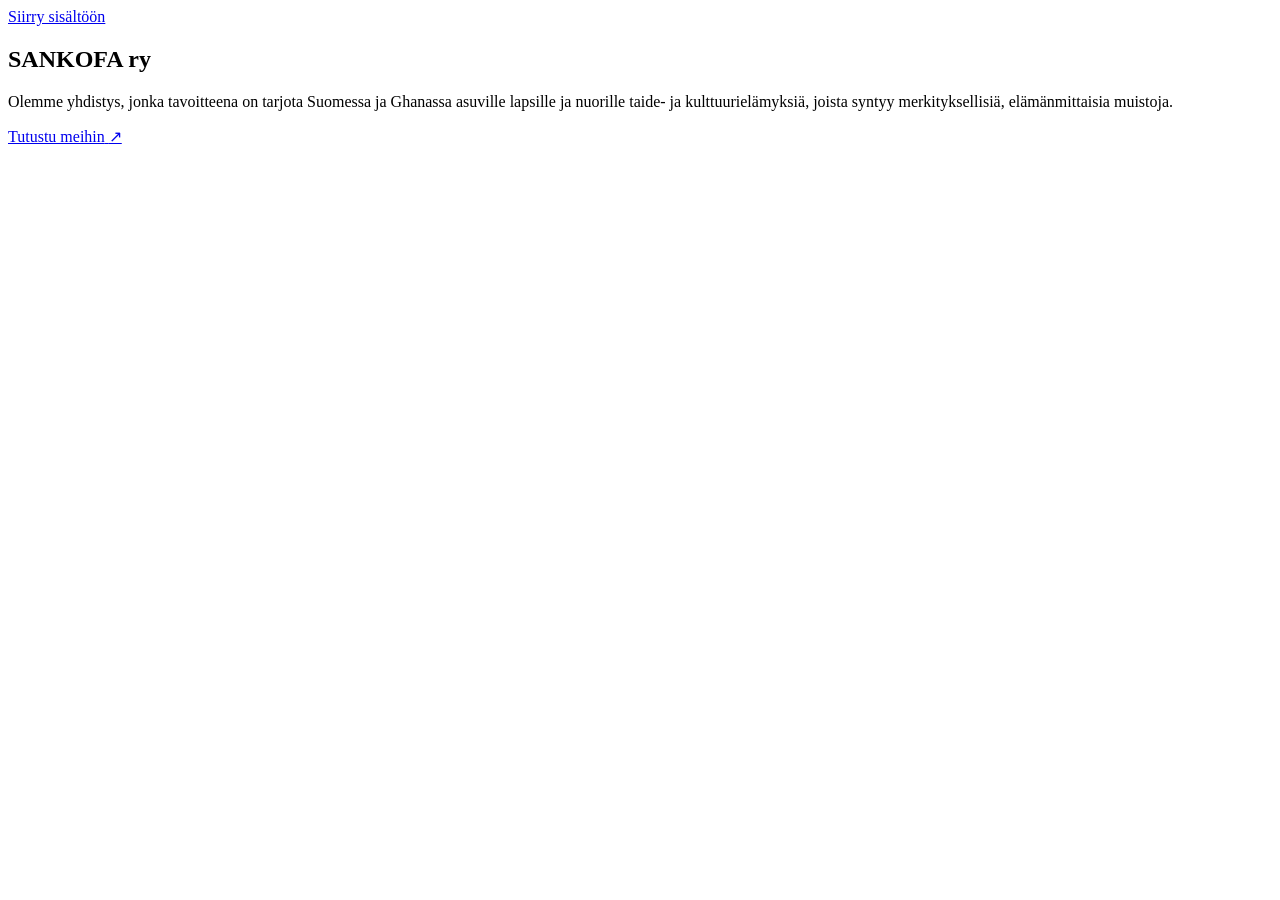
==== index.html @ b8cc1599 "html luotu" ====
<!DOCTYPE html>
<html lang="fi">
<head>
  <meta charset="UTF-8">
  <meta name="viewport" content="width=device-width, initial-scale=1.0">

  <title>Etusivu | Sankofa ry</title>
  <meta
    name="description"
    content="Taide- ja kulttuurielämyksiä lapsille ja nuorille Suomessa ja Ghanassa."
  >

  <link rel="preconnect" href="https://fonts.googleapis.com">
  <link rel="preconnect" href="https://fonts.gstatic.com" crossorigin>
  <link
    href="https://fonts.googleapis.com/css2?family=Geologica:wght@200;300;400;500;600&display=swap"
    rel="stylesheet"
  >

  <link rel="stylesheet" href="css/styles.css">
  <script src="js/script.js" defer></script>
</head>

<body data-page="etusivu">
  <a class="skip-link" href="#main-content" data-en="Skip to content">
    Siirry sisältöön
  </a>

  <header class="site-header" id="site-header"></header>

  <main id="main-content" tabindex="-1">
    <section class="page home-page" aria-labelledby="home-heading">
      <div class="home-content">
        <h1 id="home-heading">SANKOFA ry</h1>

        <p
          class="home-introduction"
          data-en="We are an association that aims to create meaningful, lasting memories through art and culture for children and young people in Finland and Ghana."
        >
          Olemme yhdistys, jonka tavoitteena on tarjota Suomessa ja
          Ghanassa asuville lapsille ja nuorille taide- ja
          kulttuurielämyksiä, joista syntyy merkityksellisiä,
          elämänmittaisia muistoja.
        </p>

        <a class="button" href="meistä.html">
          <span data-en="Get to know us">Tutustu meihin</span>
          <span aria-hidden="true">↗</span>
        </a>
      </div>
    </section>
  </main>

  <footer class="site-footer" id="site-footer"></footer>
</body>
</html>
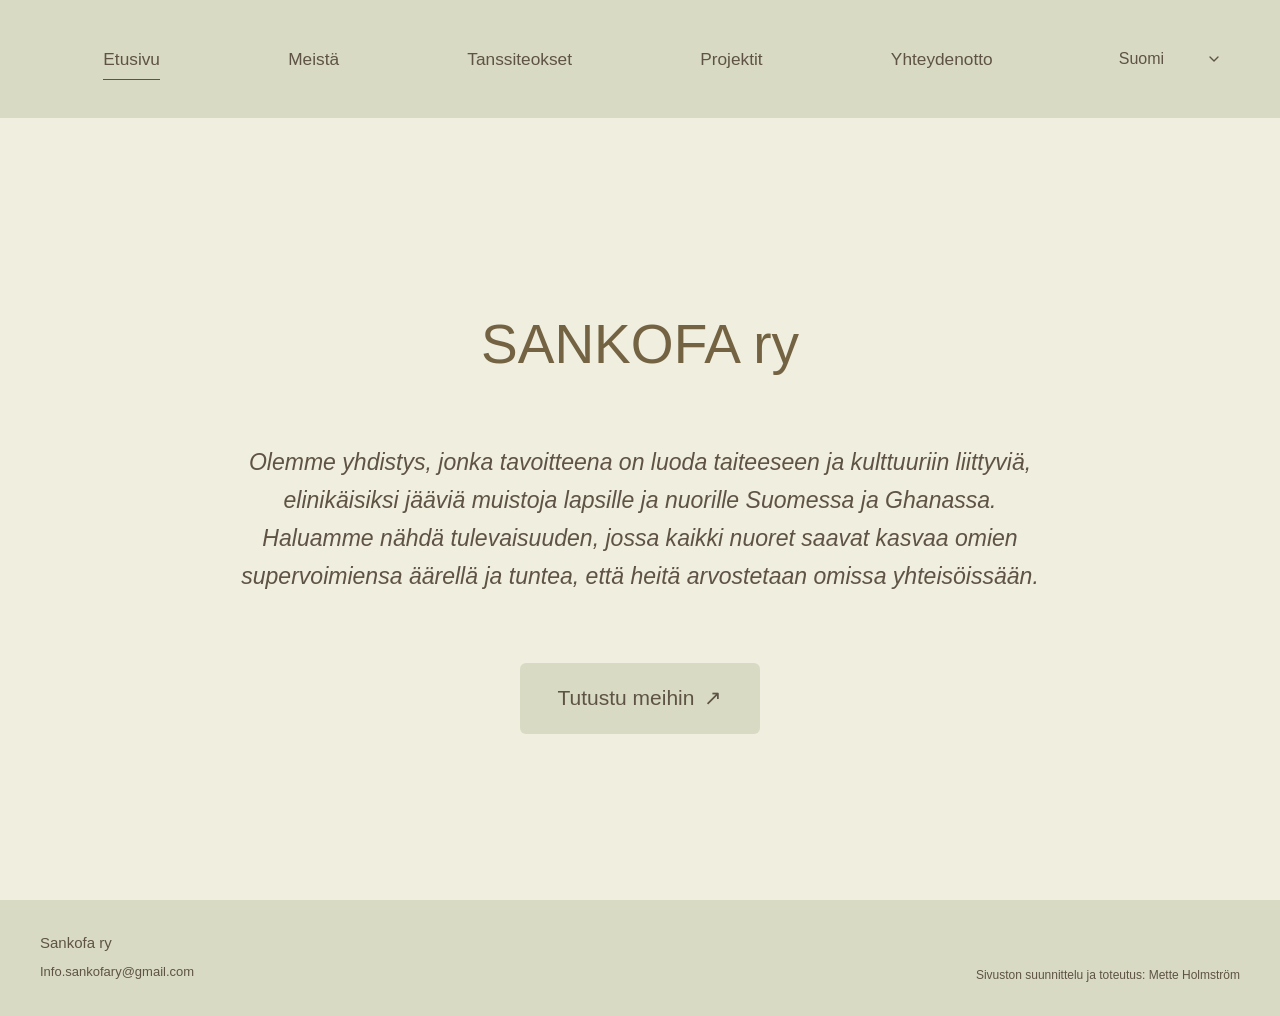
==== commit a32874d2: "muutokset etusivulle" ====
--- a/index.html
+++ b/index.html
@@ -37,10 +37,8 @@
           class="home-introduction"
           data-en="We are an association that aims to create meaningful, lasting memories through art and culture for children and young people in Finland and Ghana."
         >
-          Olemme yhdistys, jonka tavoitteena on tarjota Suomessa ja
-          Ghanassa asuville lapsille ja nuorille taide- ja
-          kulttuurielämyksiä, joista syntyy merkityksellisiä,
-          elämänmittaisia muistoja.
+          Olemme yhdistys, jonka tavoitteena on luoda taiteeseen ja kulttuuriin liittyviä, elinikäisiksi jääviä muistoja lapsille ja nuorille Suomessa ja Ghanassa. 
+          Haluamme nähdä tulevaisuuden, jossa kaikki nuoret saavat kasvaa omien supervoimiensa äärellä ja tuntea, että heitä arvostetaan omissa yhteisöissään.
         </p>
 
         <a class="button" href="meistä.html">
--- a/css/styles.css
+++ b/css/styles.css
@@ -0,0 +1,904 @@
+/* VÄRIT JA PERUSASETUKSET */
+
+:root {
+  --background: #f0eedf;
+  --heading: #746343;
+  --text: #5e5344;
+
+  /* Laatikon taustan peittävyys 80 %, tekstit täysin peittäviä. */
+  --box: rgba(211, 214, 190, 0.8);
+
+  --button-background: #5e5344;
+  --button-text: #f0eedf;
+  --border: rgba(94, 83, 68, 0.35);
+
+  --content-width: 900px;
+  --radius: 6px;
+}
+
+* {
+  box-sizing: border-box;
+}
+
+html {
+  min-width: 320px;
+}
+
+body {
+  margin: 0;
+  min-height: 100vh;
+  display: flex;
+  flex-direction: column;
+
+  background: var(--background);
+  color: var(--text);
+
+  font-family: "Geologica", sans-serif;
+  font-size: 17px;
+  font-weight: 300;
+  line-height: 1.75;
+
+  -webkit-font-smoothing: antialiased;
+}
+
+button,
+select,
+input,
+textarea {
+  font: inherit;
+}
+
+button,
+select {
+  color: inherit;
+}
+
+button,
+select,
+.button {
+  cursor: pointer;
+}
+
+a {
+  color: inherit;
+  text-underline-offset: 5px;
+}
+
+img {
+  display: block;
+  max-width: 100%;
+}
+
+figure,
+p,
+h1,
+h2,
+h3,
+dl,
+dd {
+  margin: 0;
+}
+
+h1,
+h2,
+h3 {
+  color: var(--heading);
+  font-weight: 400;
+  line-height: 1.25;
+}
+
+h1 {
+  font-size: clamp(36px, 3.8vw, 60px);
+}
+
+h2 {
+  font-size: 26px;
+}
+
+h3 {
+  font-size: 22px;
+}
+
+p + p {
+  margin-top: 18px;
+}
+
+[hidden] {
+  display: none !important;
+}
+
+a:focus-visible,
+button:focus-visible,
+select:focus-visible {
+  outline: 2px solid var(--heading);
+  outline-offset: 6px;
+}
+
+main:focus {
+  outline: none;
+}
+
+.visually-hidden {
+  position: absolute;
+  width: 1px;
+  height: 1px;
+  overflow: hidden;
+  clip-path: inset(50%);
+  white-space: nowrap;
+}
+
+.skip-link {
+  position: fixed;
+  top: 12px;
+  left: 12px;
+  z-index: 100;
+
+  padding: 10px 16px;
+  border-radius: var(--radius);
+
+  background: var(--button-background);
+  color: var(--button-text);
+
+  transform: translateY(-160%);
+}
+
+.skip-link:focus {
+  transform: translateY(0);
+}
+
+
+/* YLÄVALIKKO */
+
+.site-header {
+  width: 100%;
+  background: var(--box);
+}
+
+.header-inner {
+  width: min(1720px, 92%);
+  min-height: 118px;
+  margin-inline: auto;
+
+  display: flex;
+  align-items: center;
+  gap: clamp(30px, 5vw, 100px);
+}
+
+.main-navigation {
+  flex: 1;
+  display: flex;
+  align-items: center;
+  justify-content: space-around;
+  gap: 24px;
+}
+
+.main-navigation a {
+  position: relative;
+  padding-block: 10px;
+
+  font-size: clamp(16px, 1.35vw, 23px);
+  font-weight: 300;
+  text-decoration: none;
+  white-space: nowrap;
+}
+
+.main-navigation a::after {
+  content: "";
+  position: absolute;
+  right: 0;
+  bottom: 4px;
+  left: 0;
+
+  height: 1px;
+  background: currentColor;
+
+  transform: scaleX(0);
+  transition: transform 180ms ease;
+}
+
+.main-navigation a:hover::after,
+.main-navigation a[aria-current="page"]::after {
+  transform: scaleX(1);
+}
+
+.menu-toggle {
+  display: none;
+  align-items: center;
+  gap: 10px;
+
+  padding: 8px 0;
+  border: 0;
+  background: transparent;
+}
+
+.menu-symbol {
+  font-size: 24px;
+  line-height: 1;
+}
+
+
+/* KIELIVALINTA */
+
+.language-picker {
+  position: relative;
+  flex-shrink: 0;
+}
+
+.language-picker select {
+  appearance: none;
+  width: 120px;
+  min-height: 44px;
+  padding: 8px 30px 8px 10px;
+
+  border: 0;
+  border-radius: 3px;
+  background: transparent;
+
+  font-size: 16px;
+  font-weight: 300;
+}
+
+.language-picker option {
+  color: var(--text);
+  background: var(--background);
+}
+
+.select-arrow {
+  position: absolute;
+  top: 50%;
+  right: 7px;
+
+  transform: translateY(-50%);
+  pointer-events: none;
+}
+
+
+/* SIVUJEN YHTEISET ASETUKSET */
+
+main {
+  flex: 1;
+}
+
+.page {
+  padding: clamp(90px, 11vw, 205px) 28px 130px;
+}
+
+.content-container {
+  max-width: var(--content-width);
+  margin-inline: auto;
+}
+
+.page-heading {
+  margin-bottom: 64px;
+  text-align: center;
+}
+
+.page-introduction {
+  max-width: 620px;
+  margin: -30px auto 56px;
+
+  font-size: 21px;
+  line-height: 1.7;
+  text-align: center;
+}
+
+
+/* ETUSIVU */
+
+.home-page {
+  min-height: calc(100svh - 118px);
+  padding-top: clamp(100px, 15vw, 285px);
+  padding-bottom: 130px;
+}
+
+.home-content {
+  max-width: 850px;
+  margin-inline: auto;
+  text-align: center;
+}
+
+.home-content h1 {
+  font-size: clamp(44px, 4.3vw, 68px);
+  font-weight: 400;
+}
+
+.home-introduction {
+  max-width: 810px;
+  margin: 64px auto 68px;
+
+  font-size: clamp(20px, 1.8vw, 28px);
+  font-weight: 300;
+  font-style: italic;
+  line-height: 1.65;
+}
+
+
+/* PAINIKKEET */
+
+.button {
+  display: inline-flex;
+  align-items: center;
+  justify-content: center;
+  gap: 10px;
+
+  min-height: 58px;
+  padding: 17px 38px;
+
+  border: 0;
+  border-radius: var(--radius);
+
+  background: var(--box);
+  color: var(--text);
+
+  font-size: 21px;
+  font-weight: 300;
+  text-decoration: none;
+
+  transition:
+    background-color 180ms ease,
+    transform 180ms ease;
+}
+
+.button:hover {
+  background: #cbd0b2;
+  transform: translateY(-2px);
+}
+
+.button-dark {
+  background: var(--button-background);
+  color: var(--button-text);
+}
+
+.button-dark:hover {
+  background: #4e4538;
+}
+
+
+/* MEISTÄ */
+
+.about-card {
+  display: grid;
+  grid-template-columns: minmax(0, 0.9fr) minmax(0, 1.05fr);
+  align-items: start;
+  gap: 48px;
+
+  padding: 48px;
+  border-radius: var(--radius);
+  background: var(--box);
+}
+
+.about-text {
+  min-width: 0;
+}
+
+.about-text h2 {
+  margin-bottom: 25px;
+  padding-bottom: 14px;
+
+  border-bottom: 1px solid var(--border);
+
+  font-size: 30px;
+  font-weight: 500;
+  letter-spacing: 0.02em;
+}
+
+.about-text p {
+  font-size: 21px;
+  line-height: 1.8;
+}
+
+
+/* KUVAT */
+
+.photo-frame {
+  position: relative;
+  overflow: hidden;
+
+  border-radius: 4px;
+  background: rgba(240, 238, 223, 0.55);
+}
+
+.photo-frame img {
+  position: absolute;
+  inset: 0;
+
+  width: 100%;
+  height: 100%;
+  object-fit: cover;
+}
+
+.portrait-photo {
+  aspect-ratio: 4 / 5;
+}
+
+.portrait-photo img {
+  object-position: center;
+}
+
+.vertical-photo {
+  aspect-ratio: 2 / 3;
+}
+
+.landscape-photo {
+  aspect-ratio: 3 / 2;
+}
+
+.photo-placeholder {
+  position: absolute;
+  inset: 0;
+
+  display: flex;
+  align-items: center;
+  justify-content: center;
+
+  padding: 20px;
+
+  color: var(--text);
+  font-size: 15px;
+  text-align: center;
+}
+
+
+/* TANSSITEOKSET */
+
+.performance-list {
+  display: grid;
+  gap: 32px;
+}
+
+.performance-card {
+  display: grid;
+  grid-template-columns: 225px minmax(0, 1fr);
+  align-items: start;
+  gap: 32px;
+
+  padding: 24px;
+  border-radius: var(--radius);
+  background: var(--box);
+}
+
+.performance-text {
+  min-width: 0;
+}
+
+.performance-text h2 {
+  margin-bottom: 16px;
+  padding-bottom: 10px;
+
+  border-bottom: 1px solid var(--border);
+
+  font-size: 25px;
+  font-weight: 300;
+}
+
+.performance-text p {
+  font-size: 16px;
+  line-height: 1.75;
+}
+
+.performance-text p + p {
+  margin-top: 14px;
+}
+
+.credits {
+  margin-top: 26px;
+  padding-top: 20px;
+
+  border-top: 1px solid var(--border);
+
+  font-size: 14px;
+  line-height: 1.6;
+}
+
+.credits > div + div {
+  margin-top: 12px;
+}
+
+.credits dt {
+  font-weight: 400;
+}
+
+.credits dd {
+  font-weight: 300;
+}
+
+
+/* PROJEKTIT */
+
+.projects-page h1,
+.past-events > h2 {
+  font-size: clamp(31px, 3vw, 43px);
+  font-weight: 400;
+}
+
+.projects-introduction {
+  margin-top: 18px;
+  margin-bottom: 24px;
+  font-size: 21px;
+}
+
+.event-card {
+  padding: 30px 22px;
+
+  border-radius: var(--radius);
+  background: var(--box);
+}
+
+.event-card + .event-card {
+  margin-top: 24px;
+}
+
+.event-card h2,
+.event-card h3 {
+  font-size: 22px;
+  font-weight: 300;
+}
+
+.event-card p {
+  margin-top: 18px;
+  font-size: 21px;
+}
+
+.past-events {
+  margin-top: 64px;
+  padding-top: 42px;
+  border-top: 1px solid var(--text);
+}
+
+.past-events > h2 {
+  margin-bottom: 24px;
+}
+
+
+/* YHTEYSTIEDOT */
+
+.contact-introduction {
+  max-width: 620px;
+}
+
+.contact-card {
+  max-width: 650px;
+  margin-inline: auto;
+  padding: 40px;
+
+  border-radius: var(--radius);
+  background: var(--box);
+}
+
+.contact-card > h2 {
+  margin-bottom: 28px;
+  font-size: 28px;
+  text-align: center;
+}
+
+.contact-details {
+  display: grid;
+  gap: 16px;
+}
+
+.contact-details > div {
+  padding: 19px 22px;
+
+  border-radius: 4px;
+  background: var(--background);
+}
+
+.contact-details dt {
+  margin-bottom: 5px;
+  font-size: 14px;
+  font-weight: 400;
+}
+
+.contact-details dd {
+  font-size: 19px;
+  overflow-wrap: anywhere;
+}
+
+.contact-details a {
+  text-decoration: none;
+}
+
+.contact-details a:hover {
+  text-decoration: underline;
+}
+
+.contact-card > .button {
+  display: flex;
+  margin-top: 30px;
+  font-size: 18px;
+}
+
+
+/* ALATUNNISTE */
+
+.site-footer {
+  padding: 30px 28px;
+  background: var(--box);
+}
+
+.footer-inner {
+  width: min(1200px, 100%);
+  margin-inline: auto;
+
+  display: flex;
+  align-items: flex-end;
+  justify-content: space-between;
+  gap: 24px;
+}
+
+.footer-name {
+  font-size: 15px;
+  font-weight: 400;
+}
+
+.footer-email {
+  display: inline-block;
+  margin-top: 5px;
+
+  font-size: 13px;
+  text-decoration: none;
+  overflow-wrap: anywhere;
+}
+
+.footer-email:hover {
+  text-decoration: underline;
+}
+
+.footer-credit {
+  font-size: 12px;
+  text-align: right;
+}
+
+
+/* PIENEMMÄT NÄYTÖT JA TABLETIT */
+
+@media (max-width: 1100px) {
+  .header-inner {
+    width: 95%;
+    min-height: 100px;
+    gap: 24px;
+  }
+
+  .main-navigation {
+    gap: 16px;
+  }
+
+  .main-navigation a {
+    font-size: 16px;
+  }
+
+  .language-picker select {
+    width: 105px;
+    font-size: 14px;
+  }
+
+  .about-card {
+    padding: 35px;
+    gap: 35px;
+  }
+
+  .about-text p {
+    font-size: 18px;
+  }
+
+  .performance-card {
+    grid-template-columns: 200px minmax(0, 1fr);
+    gap: 25px;
+  }
+}
+
+
+/* MOBIILI */
+
+@media (max-width: 760px) {
+  body {
+    font-size: 16px;
+  }
+
+  .header-inner {
+    position: relative;
+
+    width: 100%;
+    min-height: 78px;
+    padding: 15px 22px;
+
+    flex-wrap: wrap;
+    justify-content: space-between;
+    gap: 0;
+  }
+
+  .menu-toggle {
+    display: inline-flex;
+  }
+
+  .main-navigation {
+    order: 3;
+    flex-basis: 100%;
+
+    display: none;
+    flex-direction: column;
+    align-items: stretch;
+    gap: 0;
+
+    margin-top: 16px;
+    padding-top: 10px;
+
+    border-top: 1px solid var(--border);
+  }
+
+  .main-navigation.is-open {
+    display: flex;
+  }
+
+  .main-navigation a {
+    padding: 12px 4px;
+    font-size: 18px;
+  }
+
+  .main-navigation a::after {
+    display: none;
+  }
+
+  .main-navigation a[aria-current="page"] {
+    font-weight: 500;
+  }
+
+  .language-picker select {
+    width: 112px;
+    font-size: 15px;
+  }
+
+  .page {
+    padding: 70px 22px 85px;
+  }
+
+  .page-heading {
+    margin-bottom: 38px;
+  }
+
+  .page-introduction {
+    margin: -14px auto 35px;
+    font-size: 18px;
+  }
+
+  .home-page {
+    min-height: calc(100svh - 78px);
+    padding-top: 110px;
+  }
+
+  .home-content h1 {
+    font-size: 44px;
+  }
+
+  .home-introduction {
+    margin: 38px auto 42px;
+    font-size: 20px;
+  }
+
+  .button {
+    padding: 15px 27px;
+    font-size: 19px;
+  }
+
+  .about-card {
+    grid-template-columns: 1fr;
+    padding: 25px;
+    gap: 30px;
+  }
+
+  .portrait-photo {
+    width: 100%;
+    max-width: 360px;
+    margin-inline: auto;
+  }
+
+  .about-text h2 {
+    font-size: 27px;
+  }
+
+  .about-text p {
+    font-size: 18px;
+    line-height: 1.8;
+  }
+
+  .performance-card {
+    grid-template-columns: 1fr;
+    gap: 24px;
+    padding: 22px;
+  }
+
+  .performance-photo {
+    width: 100%;
+    max-width: 420px;
+    margin-inline: auto;
+  }
+
+  .vertical-photo {
+    max-width: 280px;
+  }
+
+  .performance-text h2 {
+    font-size: 25px;
+  }
+
+  .performance-text p {
+    font-size: 16px;
+  }
+
+  .credits {
+    font-size: 14px;
+  }
+
+  .projects-introduction,
+  .event-card p {
+    font-size: 18px;
+  }
+
+  .event-card {
+    padding: 25px 20px;
+  }
+
+  .past-events {
+    margin-top: 45px;
+    padding-top: 32px;
+  }
+
+  .contact-card {
+    padding: 25px 20px;
+  }
+
+  .contact-details > div {
+    padding: 16px;
+  }
+
+  .contact-details dd {
+    font-size: 17px;
+  }
+
+  .site-footer {
+    padding: 27px 22px;
+  }
+
+  .footer-inner {
+    flex-direction: column;
+    align-items: flex-start;
+    gap: 20px;
+  }
+
+  .footer-credit {
+    text-align: left;
+    font-size: 11px;
+  }
+}
+
+
+/* VÄHENNETTY LIIKE */
+
+@media (prefers-reduced-motion: reduce) {
+  *,
+  *::before,
+  *::after {
+    transition: none !important;
+    scroll-behavior: auto !important;
+  }
+}
+/* Instagram-kuvake yhteystietojen alla */
+.contact-instagram {
+  display: flex;
+  align-items: center;
+  justify-content: center;
+  gap: 10px;
+
+  width: fit-content;
+  min-height: 44px;
+  margin: 24px auto 0 0;
+
+  color: var(--text);
+  font-size: 16px;
+  text-decoration: none;
+}
+
+.contact-instagram[href]:hover {
+  text-decoration: underline;
+  text-underline-offset: 5px;
+}
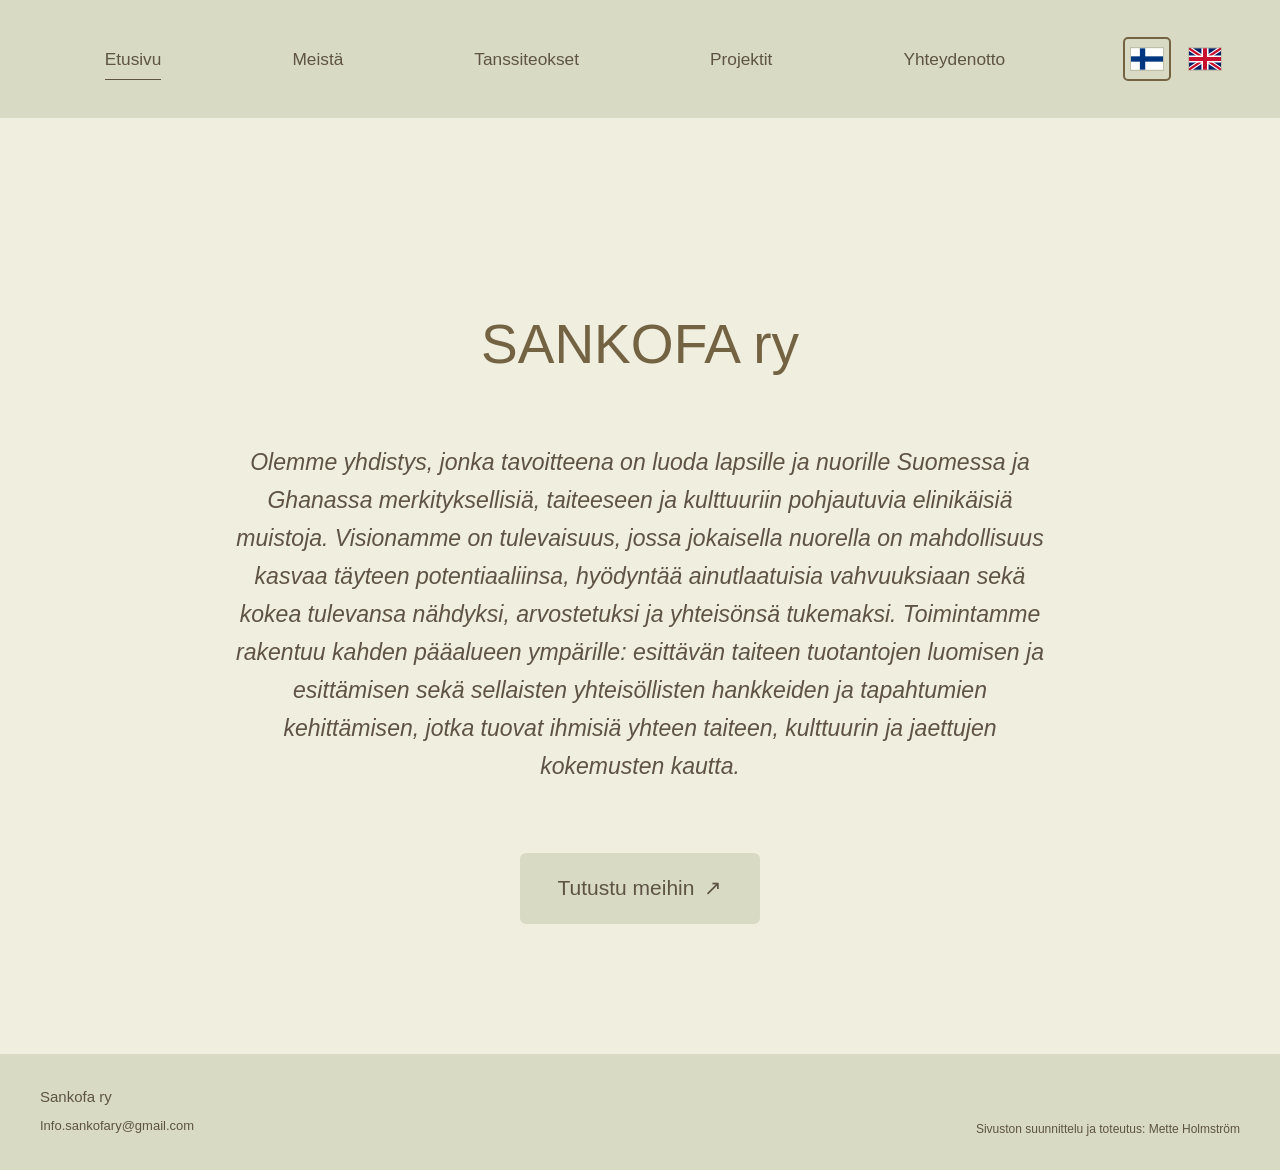
==== commit c3ffdab8: "aloitussivu ja meistä sivua muokattu" ====
--- a/index.html
+++ b/index.html
@@ -37,8 +37,9 @@
           class="home-introduction"
           data-en="We are an association that aims to create meaningful, lasting memories through art and culture for children and young people in Finland and Ghana."
         >
-          Olemme yhdistys, jonka tavoitteena on luoda taiteeseen ja kulttuuriin liittyviä, elinikäisiksi jääviä muistoja lapsille ja nuorille Suomessa ja Ghanassa. 
-          Haluamme nähdä tulevaisuuden, jossa kaikki nuoret saavat kasvaa omien supervoimiensa äärellä ja tuntea, että heitä arvostetaan omissa yhteisöissään.
+         Olemme yhdistys, jonka tavoitteena on luoda lapsille ja nuorille Suomessa ja Ghanassa merkityksellisiä, taiteeseen ja kulttuuriin pohjautuvia elinikäisiä muistoja. 
+         Visionamme on tulevaisuus, jossa jokaisella nuorella on mahdollisuus kasvaa täyteen potentiaaliinsa, hyödyntää ainutlaatuisia vahvuuksiaan sekä kokea tulevansa nähdyksi, arvostetuksi ja yhteisönsä tukemaksi.
+         Toimintamme rakentuu kahden pääalueen ympärille: esittävän taiteen tuotantojen luomisen ja esittämisen sekä sellaisten yhteisöllisten hankkeiden ja tapahtumien kehittämisen, jotka tuovat ihmisiä yhteen taiteen, kulttuurin ja jaettujen kokemusten kautta.
         </p>
 
         <a class="button" href="meistä.html">
--- a/css/styles.css
+++ b/css/styles.css
@@ -901,4 +901,92 @@
 .contact-instagram[href]:hover {
   text-decoration: underline;
   text-underline-offset: 5px;
+}
+/* Kielivalinnan liput ylävalikon oikeassa reunassa */
+.language-flags {
+  display: flex;
+  align-items: center;
+  gap: 10px;
+  margin-left: auto;
+}
+
+.language-flag {
+  display: inline-flex;
+  align-items: center;
+  justify-content: center;
+
+  width: 48px;
+  height: 44px;
+  padding: 5px;
+
+  border: 2px solid transparent;
+  border-radius: 5px;
+  background: transparent;
+  cursor: pointer;
+}
+
+.language-flag svg {
+  display: block;
+  width: 36px;
+  height: 24px;
+  border: 1px solid rgba(94, 83, 68, 0.2);
+}
+
+.language-flag:hover {
+  background: rgba(240, 238, 223, 0.6);
+}
+
+/* Valitun kielen ympärillä näkyy ruskea reunus */
+.language-flag[aria-pressed="true"] {
+  border-color: var(--heading);
+}
+.trailer-link {
+  display: inline-block;
+  padding: 10px 18px;
+  margin: 8px 0 12px;
+  border-radius: 5px;
+  background: #5E5344;
+  color: #F0EEDF;
+  font-size: 15px;
+  text-decoration: none;
+}
+
+.trailer-link:hover {
+  background: #746343;
+}
+
+.trailer-link:focus-visible {
+  outline: 3px solid #746343;
+  outline-offset: 3px;
+}
+.sankofa-meaning {
+  max-width: 900px;
+  margin: 0 auto 56px;
+  padding: 30px 42px;
+  border-left: 4px solid #746343;
+  background: rgba(211, 214, 190, 0.45);
+  border-radius: 6px;
+}
+
+.sankofa-meaning h2 {
+  margin: 0 0 16px;
+  color: #746343;
+  font-size: 24px;
+}
+
+.sankofa-meaning p {
+  max-width: 780px;
+  margin: 0;
+  color: #5E5344;
+  line-height: 1.8;
+}
+
+@media (max-width: 600px) {
+  .sankofa-meaning {
+    padding: 24px;
+    margin-bottom: 40px;
+  }
+}
+.sankofa-meaning > p + h2 {
+  margin-top: 28px;
 }
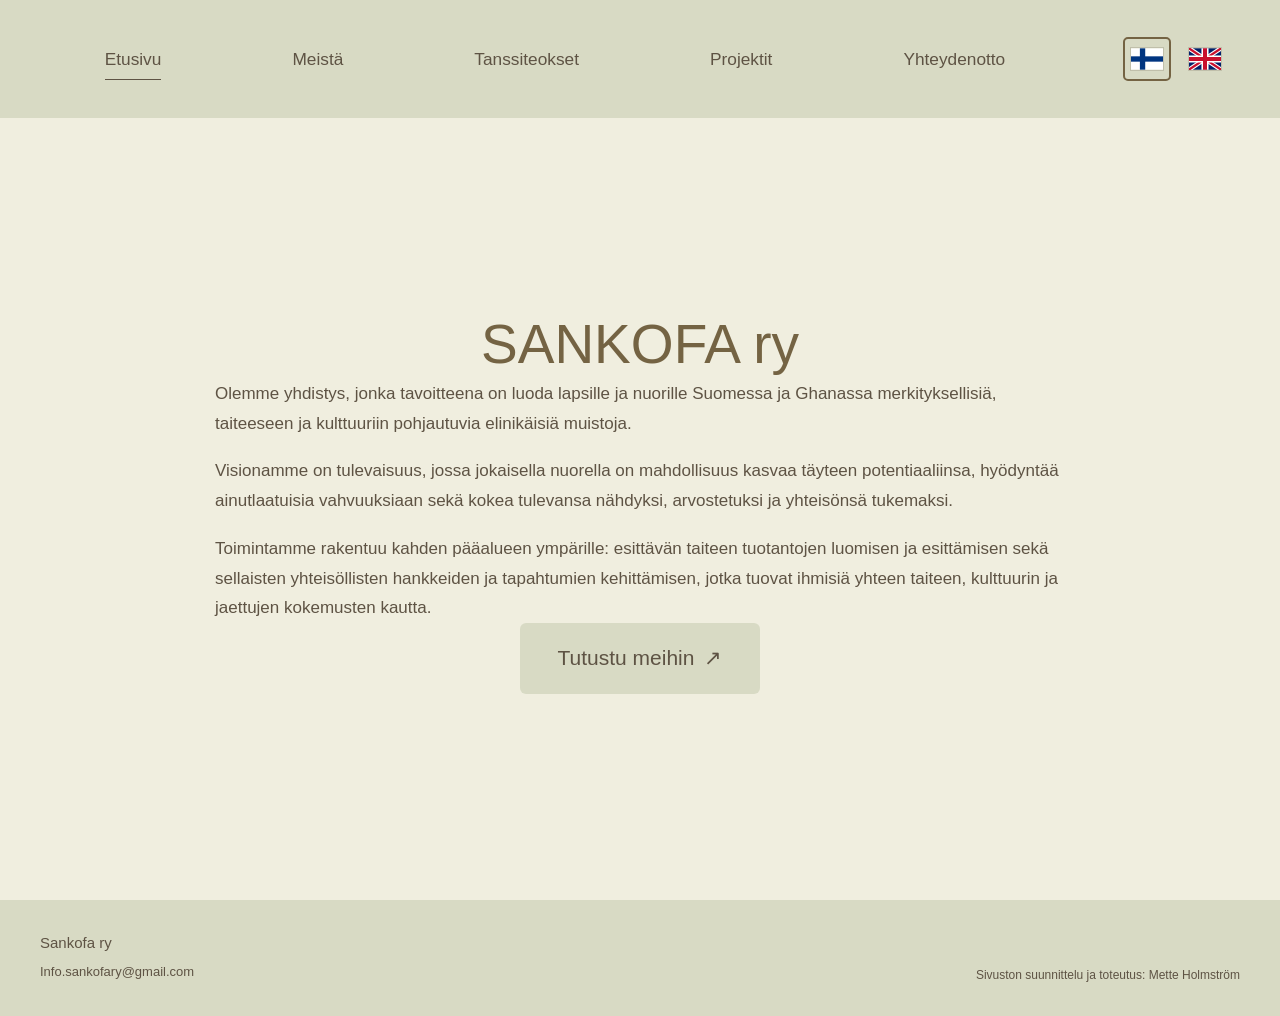
==== commit 7651ab1e: "muokkaukset" ====
--- a/index.html
+++ b/index.html
@@ -33,14 +33,17 @@
       <div class="home-content">
         <h1 id="home-heading">SANKOFA ry</h1>
 
-        <p
-          class="home-introduction"
-          data-en="We are an association that aims to create meaningful, lasting memories through art and culture for children and young people in Finland and Ghana."
-        >
-         Olemme yhdistys, jonka tavoitteena on luoda lapsille ja nuorille Suomessa ja Ghanassa merkityksellisiä, taiteeseen ja kulttuuriin pohjautuvia elinikäisiä muistoja. 
-         Visionamme on tulevaisuus, jossa jokaisella nuorella on mahdollisuus kasvaa täyteen potentiaaliinsa, hyödyntää ainutlaatuisia vahvuuksiaan sekä kokea tulevansa nähdyksi, arvostetuksi ja yhteisönsä tukemaksi.
-         Toimintamme rakentuu kahden pääalueen ympärille: esittävän taiteen tuotantojen luomisen ja esittämisen sekä sellaisten yhteisöllisten hankkeiden ja tapahtumien kehittämisen, jotka tuovat ihmisiä yhteen taiteen, kulttuurin ja jaettujen kokemusten kautta.
-        </p>
+  <p class="home-intro-text" data-en="We are an association that aims to create meaningful, lasting memories through art and culture for children and young people in Finland and Ghana.">
+  Olemme yhdistys, jonka tavoitteena on luoda lapsille ja nuorille Suomessa ja Ghanassa merkityksellisiä, taiteeseen ja kulttuuriin pohjautuvia elinikäisiä muistoja.
+  </p>
+
+  <p class="home-intro-text" data-en="We envision a future where every young person has the opportunity to reach their full potential, draw on their unique strengths, and feel seen, valued and supported by their community.">
+  Visionamme on tulevaisuus, jossa jokaisella nuorella on mahdollisuus kasvaa täyteen potentiaaliinsa, hyödyntää ainutlaatuisia vahvuuksiaan sekä kokea tulevansa nähdyksi, arvostetuksi ja yhteisönsä tukemaksi.
+  </p>
+
+  <p class="home-intro-text" data-en="Our work is built around two main areas: creating and presenting performing arts productions, and developing community projects and events that bring people together through art, culture and shared experiences.">
+  Toimintamme rakentuu kahden pääalueen ympärille: esittävän taiteen tuotantojen luomisen ja esittämisen sekä sellaisten yhteisöllisten hankkeiden ja tapahtumien kehittämisen, jotka tuovat ihmisiä yhteen taiteen, kulttuurin ja jaettujen kokemusten kautta.
+  </p>
 
         <a class="button" href="meistä.html">
           <span data-en="Get to know us">Tutustu meihin</span>
--- a/css/styles.css
+++ b/css/styles.css
@@ -989,4 +989,7 @@
 }
 .sankofa-meaning > p + h2 {
   margin-top: 28px;
+}
+main p.home-intro-text {
+  text-align: left;
 }
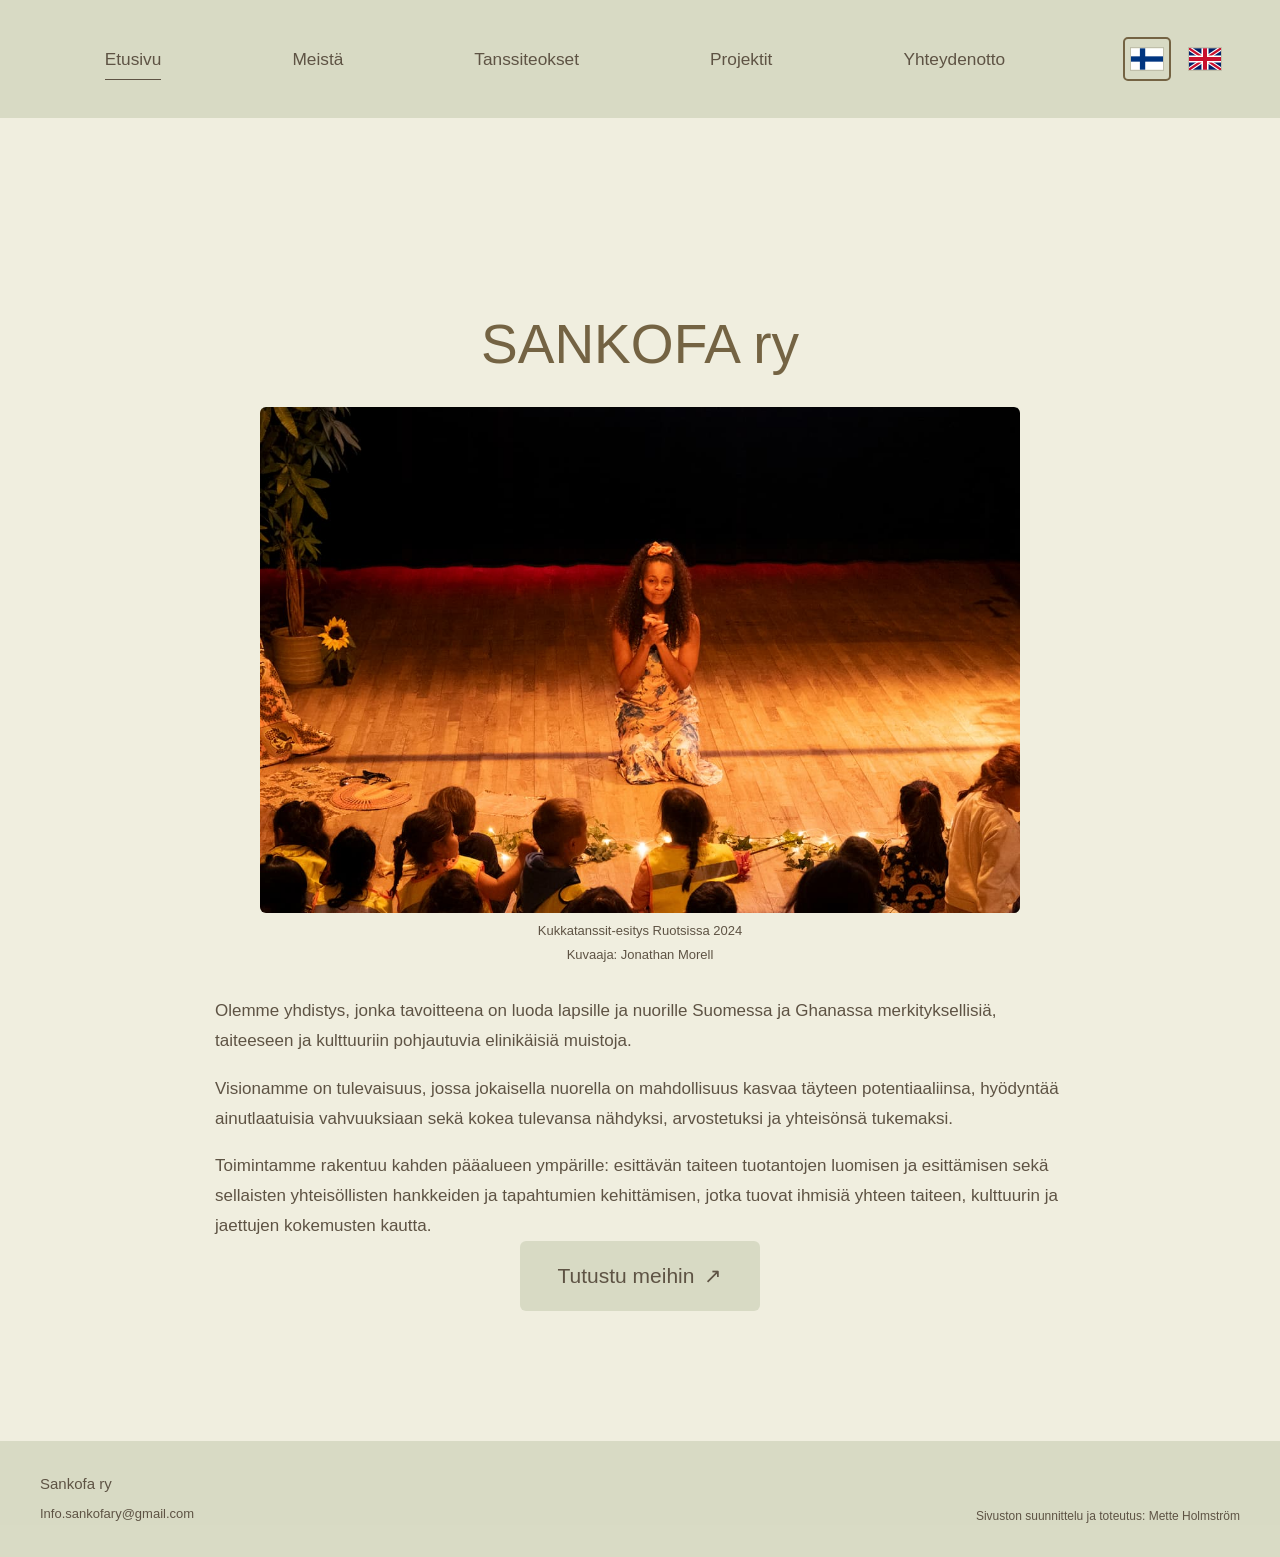
==== commit 9c12e1e2: "kuva lisätty etusivulle" ====
--- a/index.html
+++ b/index.html
@@ -32,6 +32,21 @@
     <section class="page home-page" aria-labelledby="home-heading">
       <div class="home-content">
         <h1 id="home-heading">SANKOFA ry</h1>
+        <figure class="home-photo">
+  <img
+    src="images/etusivu-kuva .jpg"
+    alt="Kukkatanssit-esityksen tunnelmaa Ruotsissa vuonna 2024"
+    data-alt-en="A moment from the Flower Dances performance in Sweden in 2024"
+  >
+  <figcaption>
+    <span data-en="Flower Dances performance in Sweden, 2024">
+      Kukkatanssit-esitys Ruotsissa 2024
+    </span>
+    <span data-en="Photo by Jonathan Morell">
+      Kuvaaja: Jonathan Morell
+    </span>
+  </figcaption>
+</figure>
 
   <p class="home-intro-text" data-en="We are an association that aims to create meaningful, lasting memories through art and culture for children and young people in Finland and Ghana.">
   Olemme yhdistys, jonka tavoitteena on luoda lapsille ja nuorille Suomessa ja Ghanassa merkityksellisiä, taiteeseen ja kulttuuriin pohjautuvia elinikäisiä muistoja.
--- a/css/styles.css
+++ b/css/styles.css
@@ -992,4 +992,25 @@
 }
 main p.home-intro-text {
   text-align: left;
+}
+.home-photo {
+  width: min(100%, 760px);
+  margin: 28px auto 32px;
+}
+
+.home-photo img {
+  display: block;
+  width: 100%;
+  height: auto;
+  border-radius: 6px;
+}
+
+.home-photo figcaption {
+  display: flex;
+  flex-direction: column;
+  gap: 4px;
+  margin-top: 8px;
+  color: #5E5344;
+  font-size: 13px;
+  line-height: 1.5;
 }
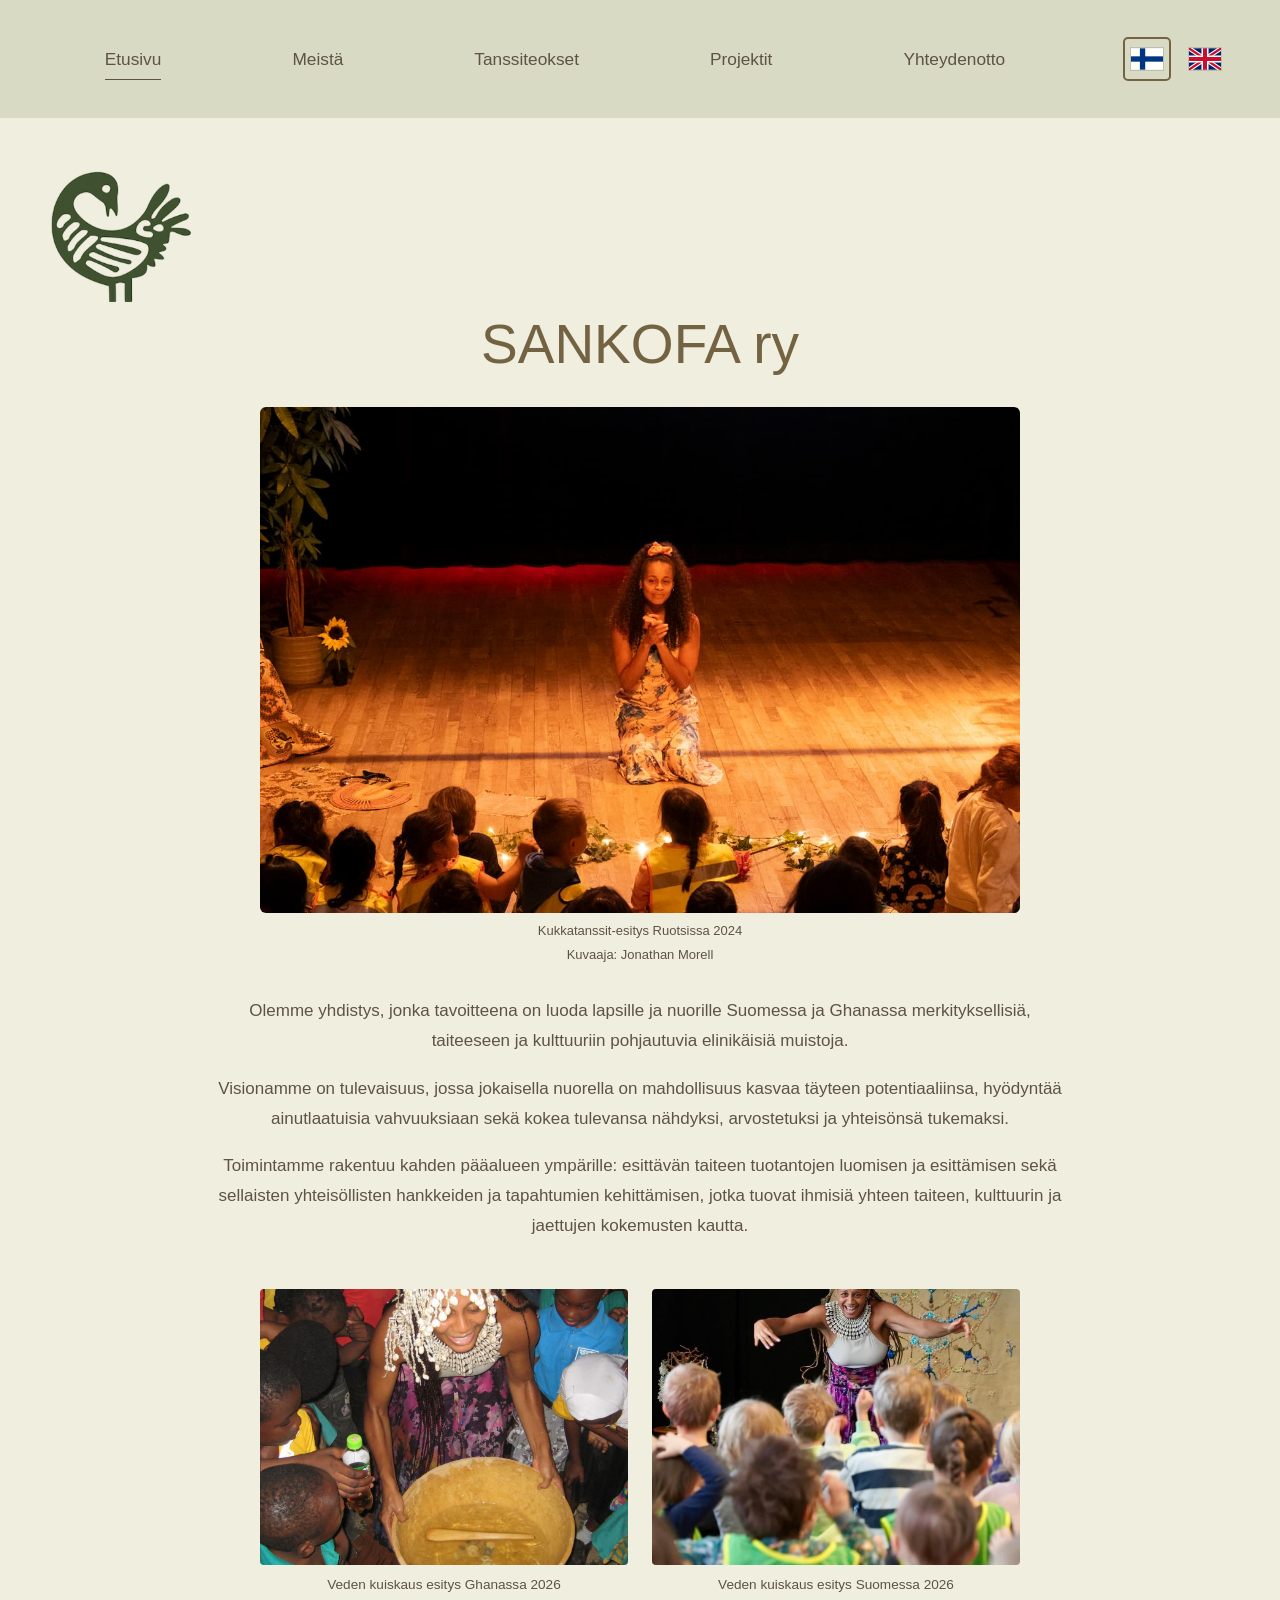
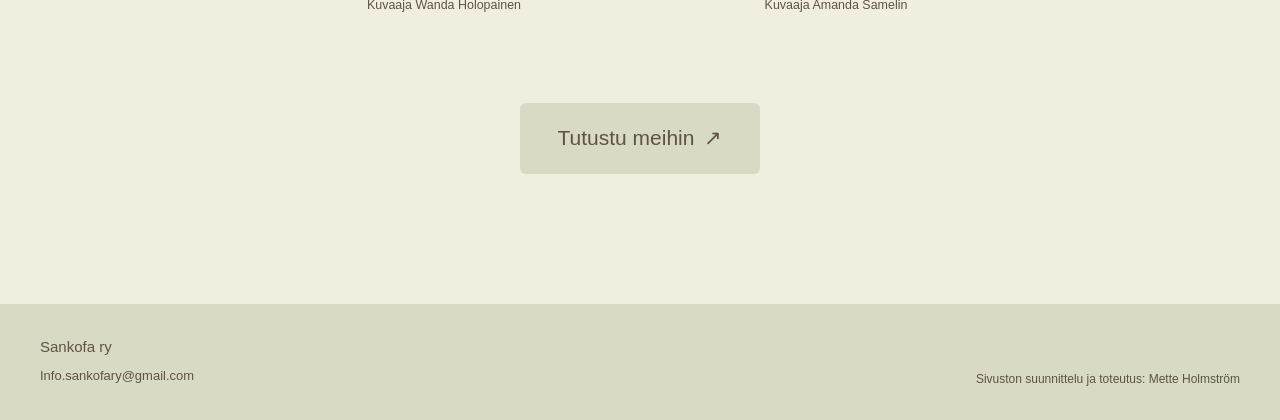
==== commit f44f9357: "kuvien lisäys etusivulle" ====
--- a/index.html
+++ b/index.html
@@ -30,6 +30,9 @@
 
   <main id="main-content" tabindex="-1">
     <section class="page home-page" aria-labelledby="home-heading">
+     <a class="home-logo" href="index.html" aria-label="Sankofa ry">
+  <img src="images/logo.png" alt="Sankofa ry">
+</a> 
       <div class="home-content">
         <h1 id="home-heading">SANKOFA ry</h1>
         <figure class="home-photo">
@@ -60,6 +63,32 @@
   Toimintamme rakentuu kahden pääalueen ympärille: esittävän taiteen tuotantojen luomisen ja esittämisen sekä sellaisten yhteisöllisten hankkeiden ja tapahtumien kehittämisen, jotka tuovat ihmisiä yhteen taiteen, kulttuurin ja jaettujen kokemusten kautta.
   </p>
 
+  <div class="home-images">
+  <figure class="home-image-card">
+    <img src="images/amajalapset.jpg" alt="Veden kuiskaus -esitys Ghanassa">
+    <figcaption>
+      <span data-en="Waters Whisper performance in Ghana, 2026">
+        Veden kuiskaus esitys Ghanassa 2026
+      </span><br>
+      <span class="image-credit" data-en="Photo: Wanda Holopainen">
+        Kuvaaja Wanda Holopainen
+      </span>
+    </figcaption>
+  </figure>
+
+  <figure class="home-image-card">
+    <img src="images/vedenkuiskaus1.jpg" alt="Veden kuiskaus -esitys Suomessa">
+    <figcaption>
+      <span data-en="Waters Whisper performance in Finland, 2026">
+        Veden kuiskaus esitys Suomessa 2026
+      </span><br>
+      <span class="image-credit" data-en="Photo: Amanda Samelin">
+        Kuvaaja Amanda Samelin
+      </span>
+    </figcaption>
+  </figure>
+</div>
+
         <a class="button" href="meistä.html">
           <span data-en="Get to know us">Tutustu meihin</span>
           <span aria-hidden="true">↗</span>
--- a/css/styles.css
+++ b/css/styles.css
@@ -991,8 +991,12 @@
   margin-top: 28px;
 }
 main p.home-intro-text {
-  text-align: left;
-}
+  text-align: center;
+  max-width: 1000px;
+  margin-left: auto;
+  margin-right: auto;
+}
+
 .home-photo {
   width: min(100%, 760px);
   margin: 28px auto 32px;
@@ -1013,4 +1017,71 @@
   color: #5E5344;
   font-size: 13px;
   line-height: 1.5;
-}+}
+.home-page .button {
+  margin-top: 40px;
+}
+.home-page {
+  position: relative;
+}
+
+.home-logo {
+  position: absolute;
+  top: 28px;
+  left: clamp(20px, 4vw, 64px);
+  display: block;
+  width: 140px;
+  z-index: 1;
+}
+
+.home-logo img {
+  display: block;
+  width: 100%;
+  height: auto;
+}
+
+@media (max-width: 600px) {
+  .home-logo {
+    top: 16px;
+    left: 16px;
+    width: 72px;
+  }
+}
+.home-images {
+  display: grid;
+  grid-template-columns: repeat(2, minmax(0, 1fr));
+  gap: 24px;
+  max-width: 760px;
+  margin: 48px auto;
+}
+
+.home-images img {
+  display: block;
+  width: 100%;
+  aspect-ratio: 4 / 3;
+  object-fit: cover;
+  border-radius: 4px;
+}
+
+@media (max-width: 600px) {
+  .home-images {
+    grid-template-columns: 1fr;
+    gap: 16px;
+    margin: 32px auto;
+  }
+}
+.home-image-card {
+  margin: 0;
+  text-align: center;
+}
+
+.home-image-card figcaption {
+  margin-top: 10px;
+  color: #5E5344;
+  font-size: 0.85rem;
+  line-height: 1.5;
+}
+
+.home-image-card .image-credit {
+  font-size: 0.78rem;
+}
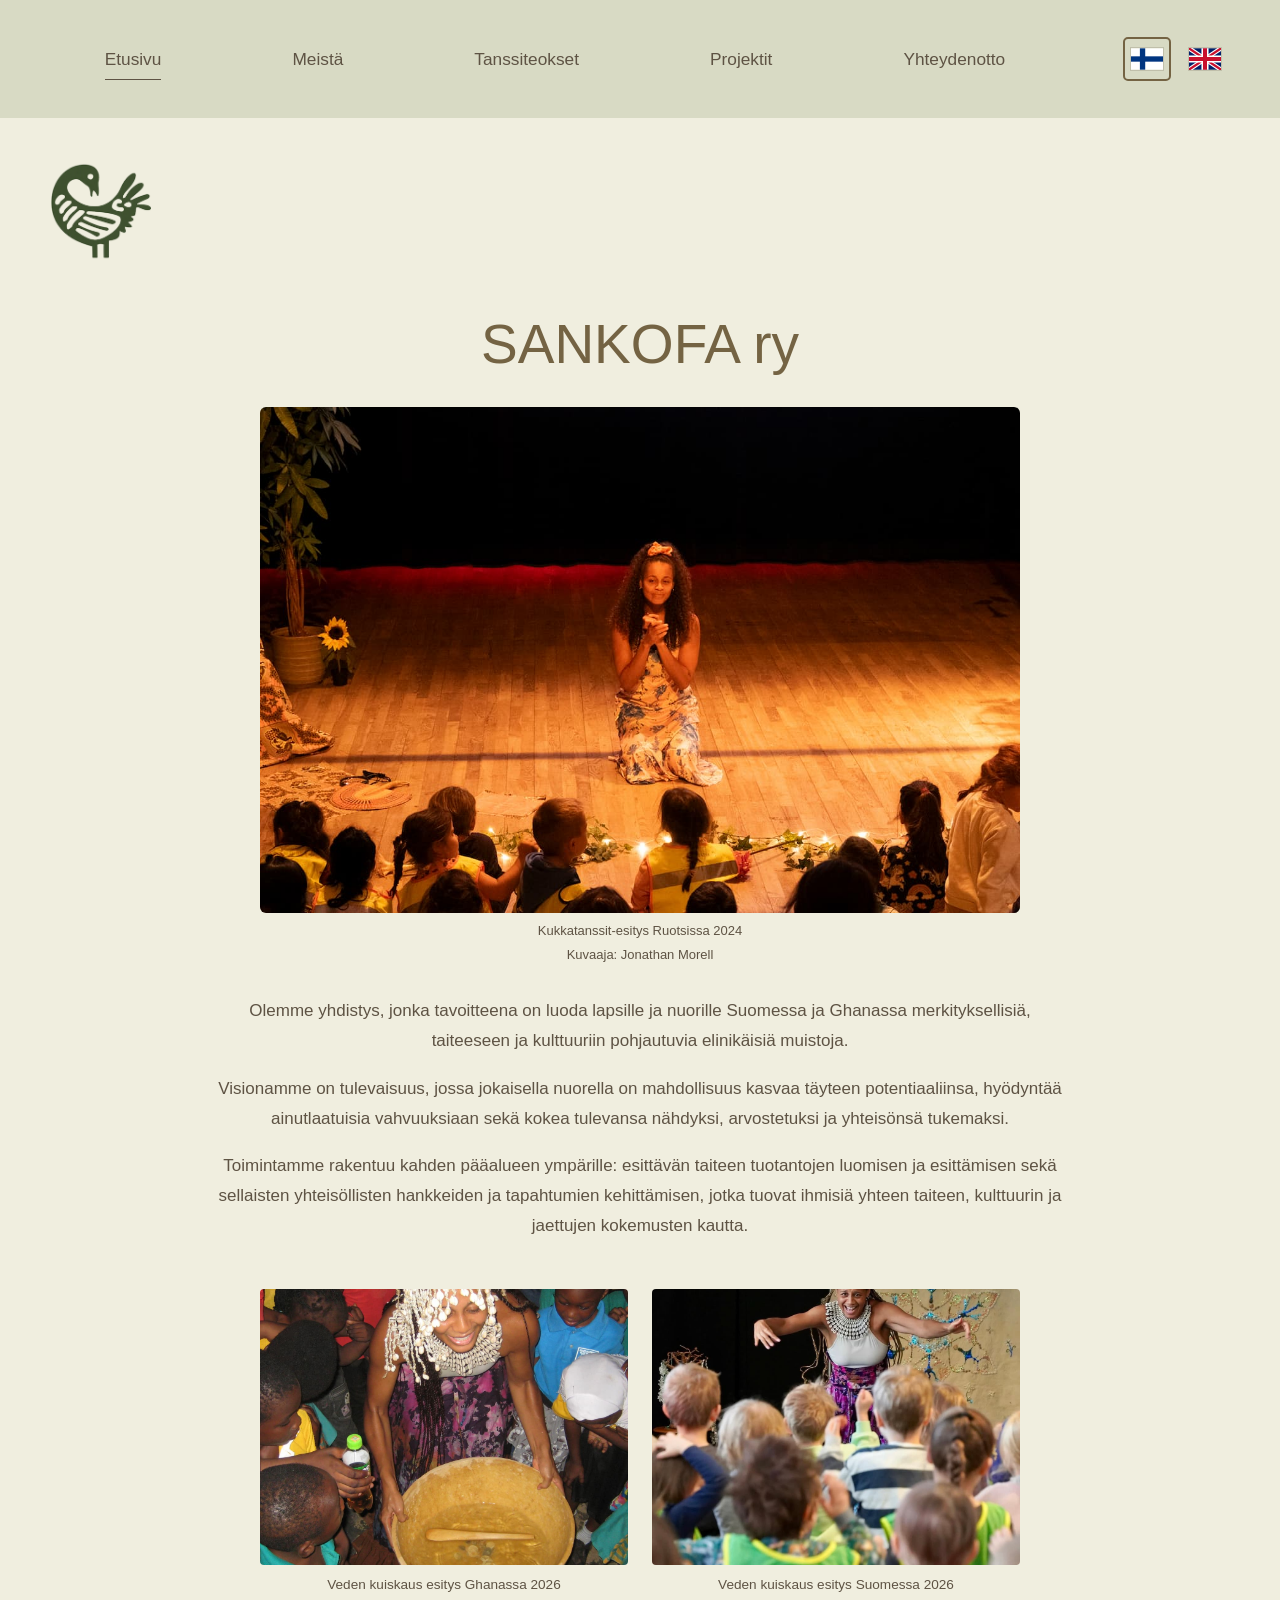
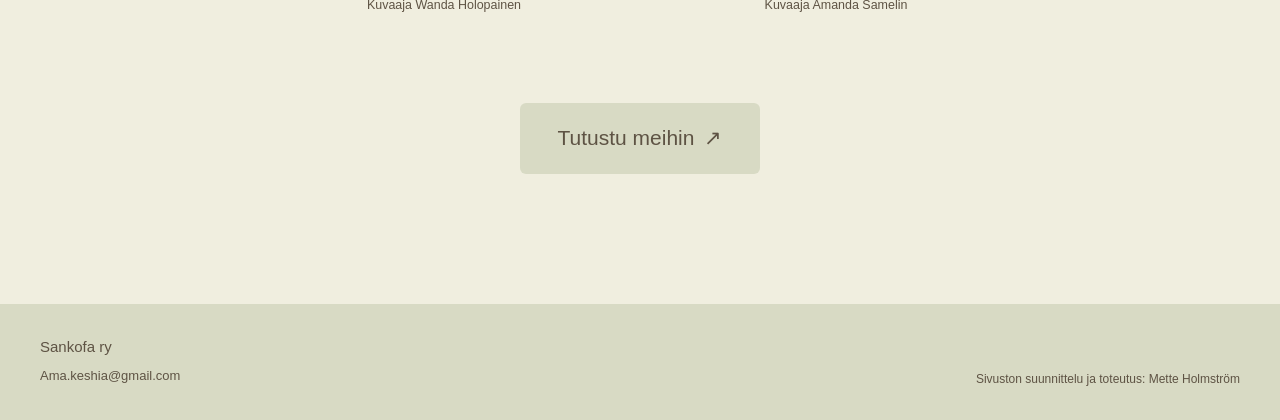
==== commit a86e1b9b: "muutokset" ====
--- a/index.html
+++ b/index.html
@@ -99,4 +99,4 @@
 
   <footer class="site-footer" id="site-footer"></footer>
 </body>
-</html>+</html>
--- a/css/styles.css
+++ b/css/styles.css
@@ -1030,7 +1030,7 @@
   top: 28px;
   left: clamp(20px, 4vw, 64px);
   display: block;
-  width: 140px;
+  width: 100px;
   z-index: 1;
 }
 
@@ -1085,3 +1085,91 @@
 .home-image-card .image-credit {
   font-size: 0.78rem;
 }
+.performance-card .photo-credit {
+  margin-top: 8px;
+  color: #5E5344;
+  font-size: 0.8rem;
+  text-align: center;
+}
+.performance-card .photo-frame.performance-photo {
+  display: block !important;
+  position: relative;
+  height: auto !important;
+  min-height: 0 !important;
+  aspect-ratio: auto !important;
+  overflow: visible !important;
+}
+
+.performance-card .photo-frame.performance-photo > img {
+  position: static !important;
+  display: block;
+  width: 100%;
+  height: auto !important;
+}
+
+.performance-card .photo-frame.performance-photo > figcaption.photo-credit {
+  position: static !important;
+  display: block !important;
+  visibility: visible !important;
+  opacity: 1 !important;
+  margin: 8px 0 0;
+  color: #5E5344;
+  font-size: 0.8rem;
+  line-height: 1.4;
+  text-align: center;
+}
+.tour-project {
+  margin: 32px 0;
+  padding: 32px;
+  border-radius: 8px;
+  background-color: rgba(211, 214, 190, 0.8);
+  color: #5E5344;
+}
+
+.tour-project h2,
+.tour-project h3 {
+  margin-top: 20px;
+  color: #746343;
+}
+
+.tour-dates {
+  max-width: 520px;
+  margin: 16px 0 0;
+  padding: 0;
+  list-style: none;
+}
+
+.tour-dates li {
+  display: flex;
+  justify-content: space-between;
+  gap: 24px;
+  padding: 10px 0;
+  border-bottom: 1px solid rgba(116, 99, 67, 0.25);
+}
+
+.tour-dates li span:last-child {
+  white-space: nowrap;
+}
+
+@media (max-width: 600px) {
+  .tour-project {
+    padding: 22px;
+  }
+}
+.trailer-video {
+  position: relative;
+  width: 100%;
+  height: 0;
+  padding-bottom: 56.25%;
+  margin: 24px 0;
+  overflow: hidden;
+  border-radius: 8px;
+}
+
+.trailer-video iframe {
+  position: absolute;
+  inset: 0;
+  width: 100%;
+  height: 100%;
+  border: 0;
+}
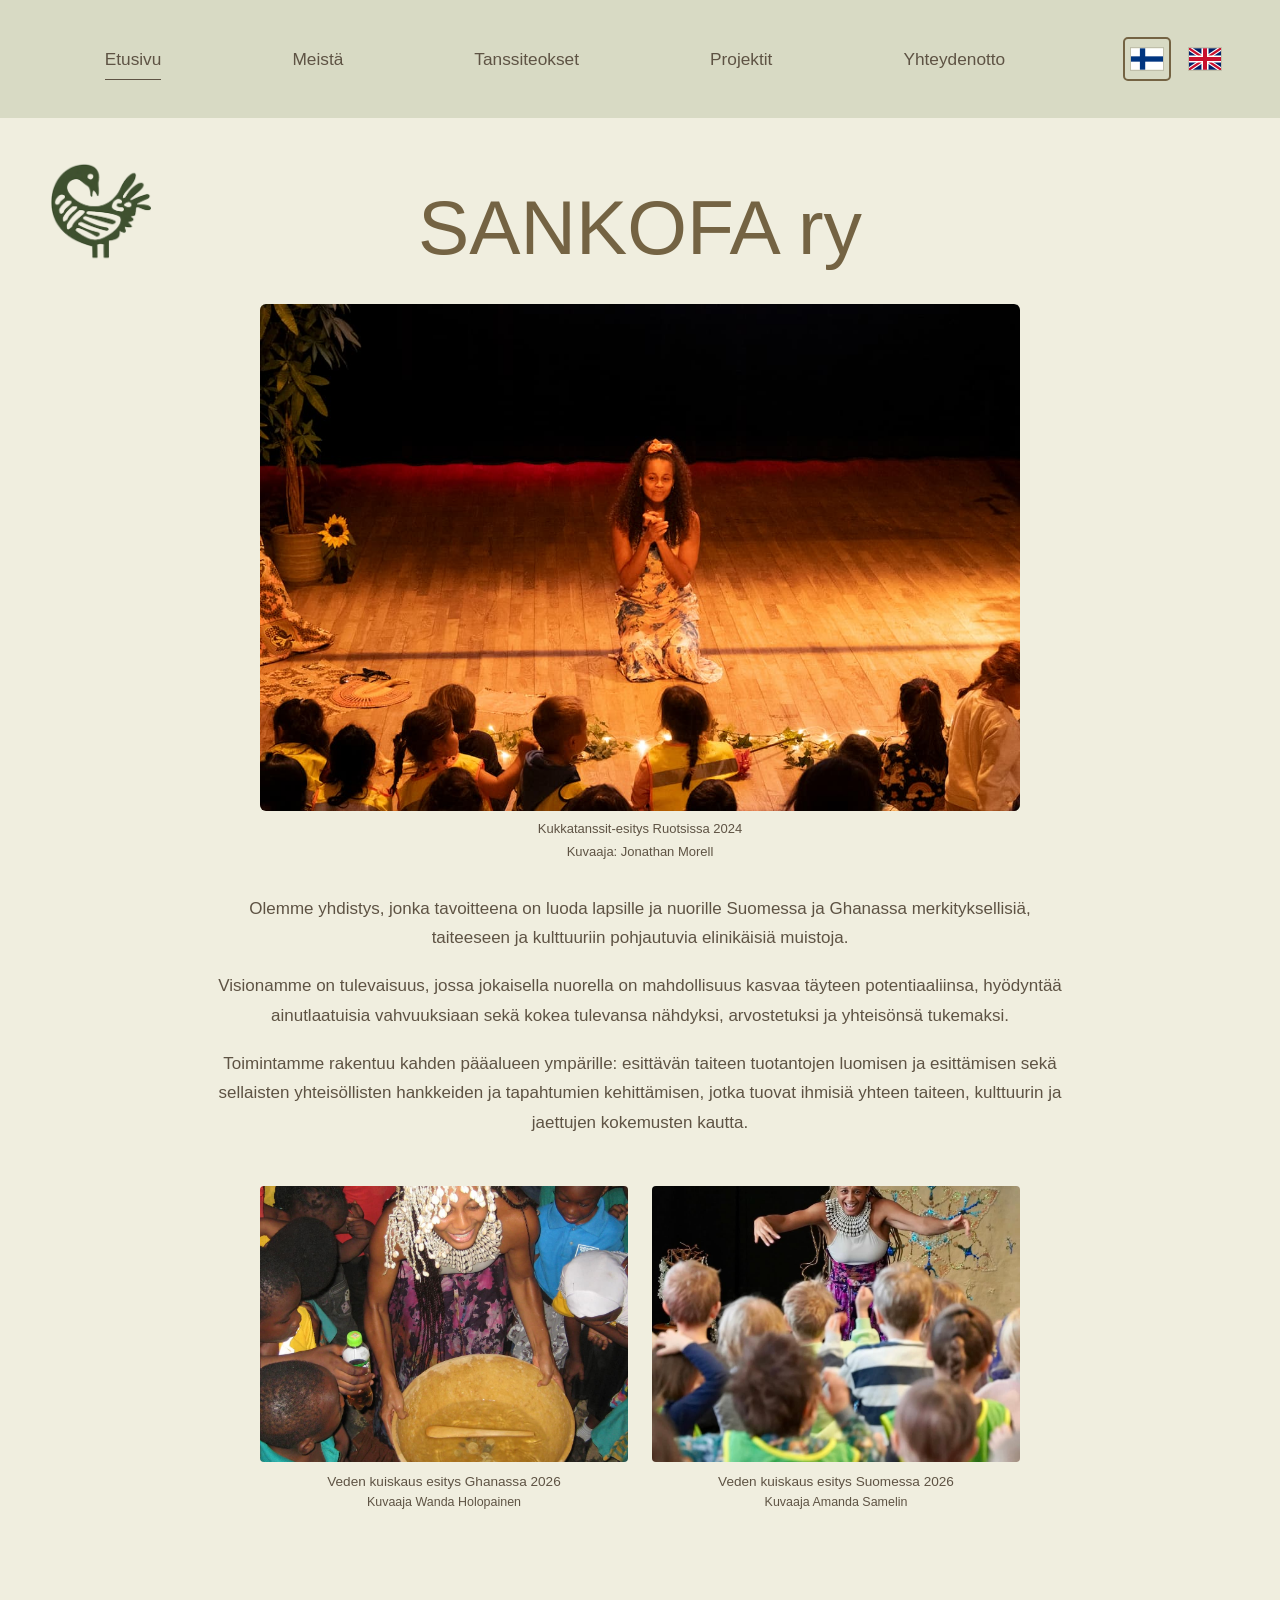
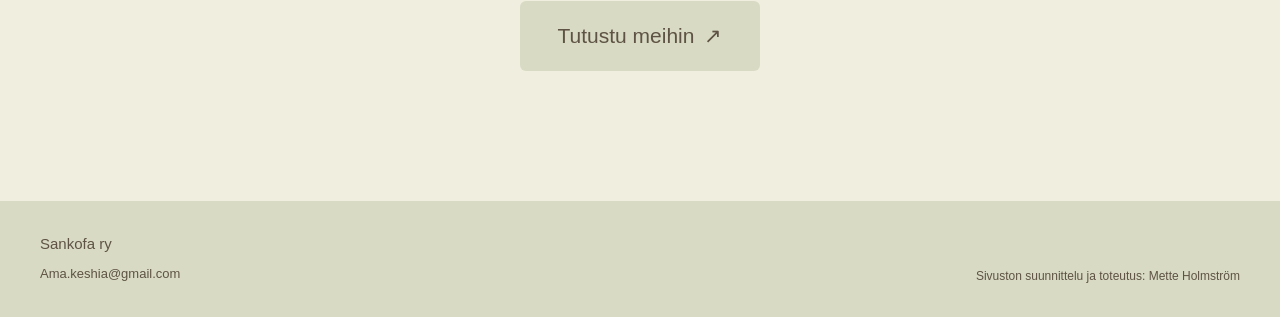
==== commit bb1a4985: "Lisätty Sankofan sisällönhallinta" ====
--- a/index.html
+++ b/index.html
@@ -37,56 +37,89 @@
         <h1 id="home-heading">SANKOFA ry</h1>
         <figure class="home-photo">
   <img
+    data-content-image="kuva"
     src="images/etusivu-kuva .jpg"
     alt="Kukkatanssit-esityksen tunnelmaa Ruotsissa vuonna 2024"
     data-alt-en="A moment from the Flower Dances performance in Sweden in 2024"
   >
-  <figcaption>
-    <span data-en="Flower Dances performance in Sweden, 2024">
-      Kukkatanssit-esitys Ruotsissa 2024
-    </span>
-    <span data-en="Photo by Jonathan Morell">
-      Kuvaaja: Jonathan Morell
-    </span>
-  </figcaption>
+<figcaption>
+  <span
+    data-content="kuvateksti"
+    data-en="Flower Dances performance in Sweden, 2024"
+  >
+    Kukkatanssit-esitys Ruotsissa 2024
+  </span>
+
+  <span
+    data-content="kuvaaja"
+    data-en="Photo by Jonathan Morell"
+  >
+    Kuvaaja: Jonathan Morell
+  </span>
+</figcaption>
+
 </figure>
 
-  <p class="home-intro-text" data-en="We are an association that aims to create meaningful, lasting memories through art and culture for children and young people in Finland and Ghana.">
+  <p class="home-intro-text" data-content="esittely1" data-en="We are an association that aims to create meaningful, lasting memories through art and culture for children and young people in Finland and Ghana.">
   Olemme yhdistys, jonka tavoitteena on luoda lapsille ja nuorille Suomessa ja Ghanassa merkityksellisiä, taiteeseen ja kulttuuriin pohjautuvia elinikäisiä muistoja.
   </p>
 
-  <p class="home-intro-text" data-en="We envision a future where every young person has the opportunity to reach their full potential, draw on their unique strengths, and feel seen, valued and supported by their community.">
+  <p class="home-intro-text" data-content="esittely2" data-en="We envision a future where every young person has the opportunity to reach their full potential, draw on their unique strengths, and feel seen, valued and supported by their community.">
   Visionamme on tulevaisuus, jossa jokaisella nuorella on mahdollisuus kasvaa täyteen potentiaaliinsa, hyödyntää ainutlaatuisia vahvuuksiaan sekä kokea tulevansa nähdyksi, arvostetuksi ja yhteisönsä tukemaksi.
   </p>
 
-  <p class="home-intro-text" data-en="Our work is built around two main areas: creating and presenting performing arts productions, and developing community projects and events that bring people together through art, culture and shared experiences.">
+  <p class="home-intro-text" data-content="esittely3" data-en="Our work is built around two main areas: creating and presenting performing arts productions, and developing community projects and events that bring people together through art, culture and shared experiences.">
   Toimintamme rakentuu kahden pääalueen ympärille: esittävän taiteen tuotantojen luomisen ja esittämisen sekä sellaisten yhteisöllisten hankkeiden ja tapahtumien kehittämisen, jotka tuovat ihmisiä yhteen taiteen, kulttuurin ja jaettujen kokemusten kautta.
   </p>
 
   <div class="home-images">
   <figure class="home-image-card">
-    <img src="images/amajalapset.jpg" alt="Veden kuiskaus -esitys Ghanassa">
+   <img
+  data-content-image="kuva2"
+  src="images/amajalapset.jpg"
+  alt="Veden kuiskaus -esitys Ghanassa"
+  data-alt-en="Water's Whisper performance in Ghana"
+>
     <figcaption>
-      <span data-en="Waters Whisper performance in Ghana, 2026">
-        Veden kuiskaus esitys Ghanassa 2026
-      </span><br>
-      <span class="image-credit" data-en="Photo: Wanda Holopainen">
-        Kuvaaja Wanda Holopainen
-      </span>
+<span
+  data-content="kuva2_teksti"
+  data-en="Waters Whisper performance in Ghana, 2026"
+>
+  Veden kuiskaus esitys Ghanassa 2026
+</span><br>
+<span
+  class="image-credit"
+  data-content="kuva2_kuvaaja"
+  data-en="Photo: Wanda Holopainen"
+>
+  Kuvaaja Wanda Holopainen
+</span>
     </figcaption>
   </figure>
+<figure class="home-image-card">
+  <img
+    data-content-image="kuva3"
+    src="images/vedenkuiskaus1.jpg"
+    alt="Veden kuiskaus -esitys Suomessa"
+    data-alt-en="Water's Whisper performance in Finland"
+  >
+  <figcaption>
+    <span
+      data-content="kuva3_teksti"
+      data-en="Water's Whisper performance in Finland, 2026"
+    >
+      Veden kuiskaus esitys Suomessa 2026
+    </span><br>
+    <span
+      class="image-credit"
+      data-content="kuva3_kuvaaja"
+      data-en="Photo: Amanda Samelin"
+    >
+      Kuvaaja Amanda Samelin
+    </span>
+  </figcaption>
+</figure>
 
-  <figure class="home-image-card">
-    <img src="images/vedenkuiskaus1.jpg" alt="Veden kuiskaus -esitys Suomessa">
-    <figcaption>
-      <span data-en="Waters Whisper performance in Finland, 2026">
-        Veden kuiskaus esitys Suomessa 2026
-      </span><br>
-      <span class="image-credit" data-en="Photo: Amanda Samelin">
-        Kuvaaja Amanda Samelin
-      </span>
-    </figcaption>
-  </figure>
 </div>
 
         <a class="button" href="meistä.html">
--- a/css/styles.css
+++ b/css/styles.css
@@ -1040,13 +1040,6 @@
   height: auto;
 }
 
-@media (max-width: 600px) {
-  .home-logo {
-    top: 16px;
-    left: 16px;
-    width: 72px;
-  }
-}
 .home-images {
   display: grid;
   grid-template-columns: repeat(2, minmax(0, 1fr));
@@ -1173,3 +1166,85 @@
   height: 100%;
   border: 0;
 }
+.home-page #home-heading {
+  margin-top: -130px;
+  margin-bottom: 24px;
+  font-size: clamp(3.5rem, 6vw, 5.5rem);
+}
+body[data-page="projektit"] .page-heading {
+  margin-top: -150px;
+  font-size: clamp(3.5rem, 5vw, 4.5rem);
+}
+
+body[data-page="projektit"] .content-container p {
+  font-size: 1.35rem;
+  line-height: 1.65;
+}
+
+@media (max-width: 600px) {
+  body[data-page="projektit"] .page-heading {
+    margin-top: -55px;
+    font-size: clamp(2.8rem, 12vw, 3.5rem);
+  }
+}
+
+  body[data-page="projektit"] .content-container p {
+    font-size: 1.1rem;
+  }
+  body[data-page="projektit"] .content-container h2,
+body[data-page="projektit"] .content-container h3 {
+  font-size: 1.55rem;
+  font-weight: 400;
+  line-height: 1.35;
+}
+
+body[data-page="projektit"] .content-container p,
+body[data-page="projektit"] .tour-dates li {
+  font-size: 1.2rem;
+  font-weight: 400;
+  line-height: 1.65;
+}
+
+@media (max-width: 600px) {
+  body[data-page="projektit"] .content-container h2,
+  body[data-page="projektit"] .content-container h3 {
+    font-size: 1.35rem;
+  }
+
+  body[data-page="projektit"] .content-container p,
+  body[data-page="projektit"] .tour-dates li {
+    font-size: 1.05rem;
+  }
+}
+body[data-page="projektit"] .tour-project h2 {
+  margin-bottom: 0.8em;
+}
+@media (max-width: 600px) {
+  .home-logo {
+    position: static;
+    display: block;
+    width: 72px;
+    margin: 16px auto 8px;
+  }
+
+  .home-page #home-heading {
+    margin-top: 0;
+  }
+}
+@media (max-width: 768px) {
+  .header-inner {
+    flex-wrap: wrap;
+  }
+
+  #main-navigation {
+    display: none;
+    flex-basis: 100%;
+    flex-direction: column;
+    align-items: flex-start;
+  }
+
+  #main-navigation.is-open {
+    display: flex;
+  }
+}
+
